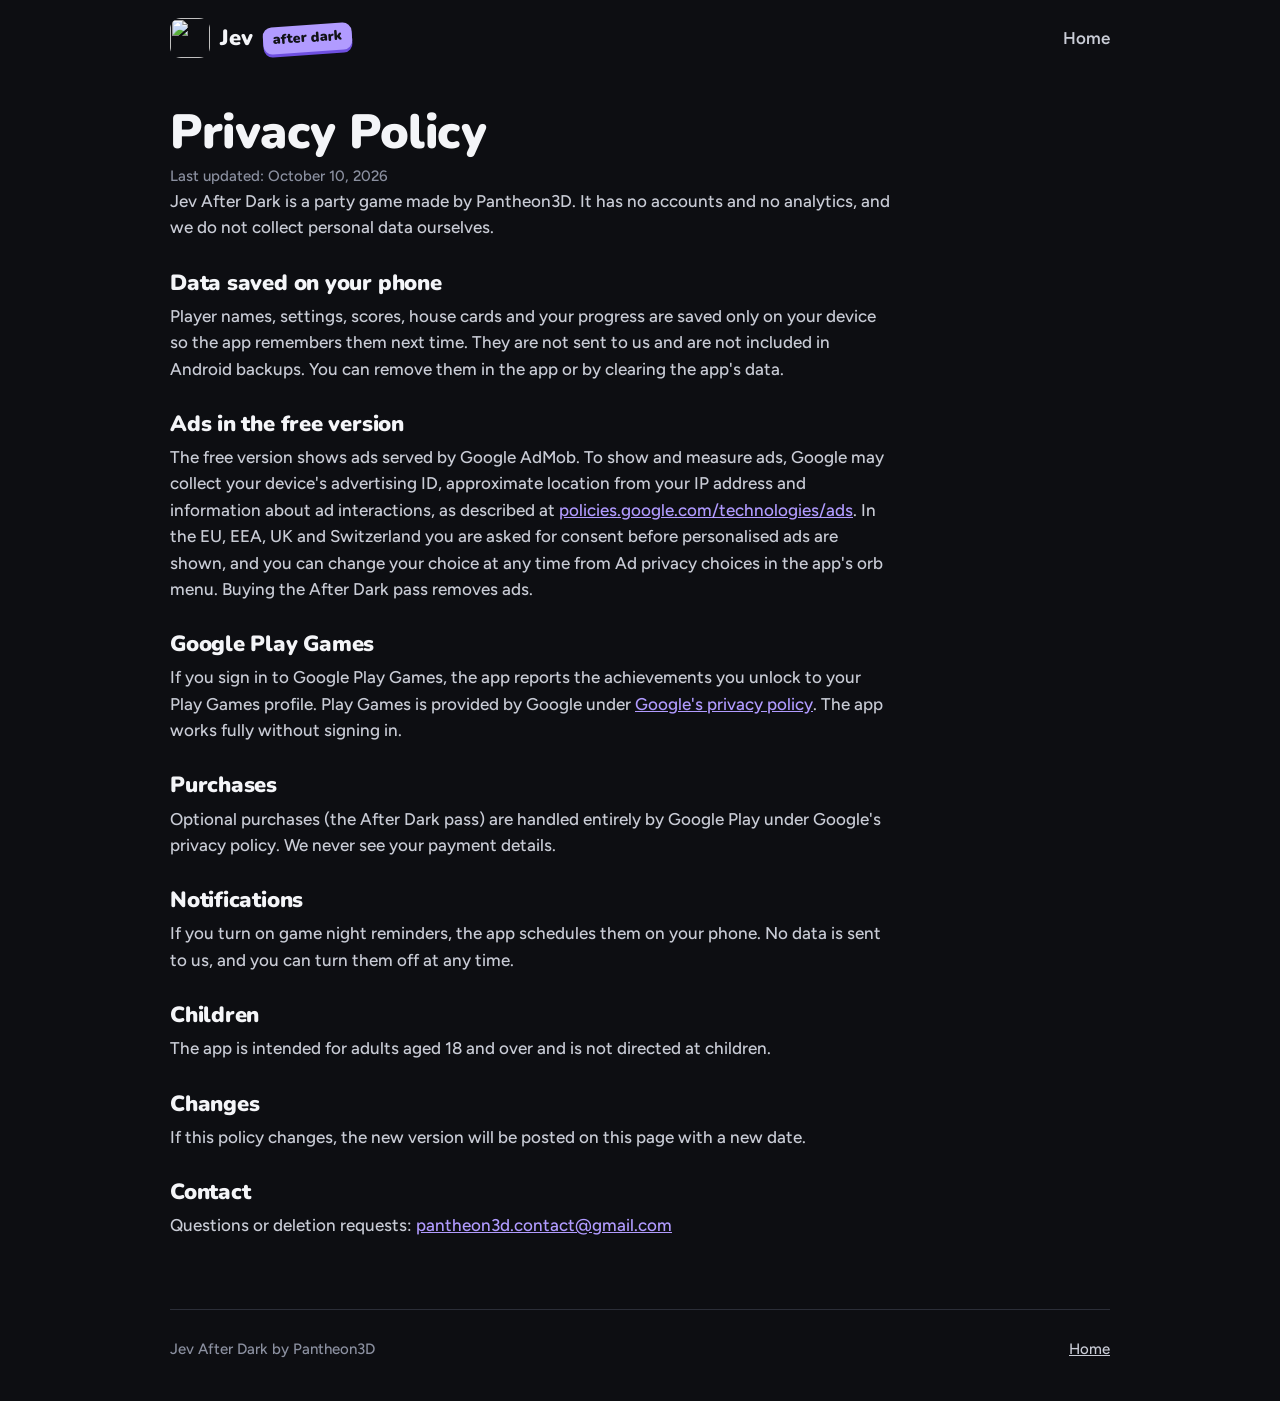
==== privacy.html @ 58b40950 "Add files via upload" ====
<!doctype html>
<html lang="en">
<head>
<meta charset="utf-8">
<meta name="viewport" content="width=device-width, initial-scale=1">
<title>Privacy Policy | Jev After Dark</title>
<link rel="icon" href="img/favicon.png">
<link rel="preconnect" href="https://fonts.googleapis.com">
<link rel="preconnect" href="https://fonts.gstatic.com" crossorigin>
<link rel="stylesheet" href="https://fonts.googleapis.com/css2?family=Nunito:wght@800;900&family=Figtree:wght@500;600&display=swap">
<link rel="stylesheet" href="style.css">
</head>
<body>
<div class="wrap">
  <header class="top">
    <a class="brand" href="./"><img src="img/icon.png" alt="">Jev <span class="pill">after dark</span></a>
    <nav class="nav"><a href="./">Home</a></nav>
  </header>
  <main class="doc">
    <h1>Privacy Policy</h1>
    <p class="date">Last updated: October 10, 2026</p>

    <p>Jev After Dark is a party game made by Pantheon3D. It has no accounts and no analytics, and we do not collect personal data ourselves.</p>

    <h2>Data saved on your phone</h2>
    <p>Player names, settings, scores, house cards and your progress are saved only on your device so the app remembers them next time. They are not sent to us and are not included in Android backups. You can remove them in the app or by clearing the app's data.</p>

    <h2>Ads in the free version</h2>
    <p>The free version shows ads served by Google AdMob. To show and measure ads, Google may collect your device's advertising ID, approximate location from your IP address and information about ad interactions, as described at <a href="https://policies.google.com/technologies/ads">policies.google.com/technologies/ads</a>. In the EU, EEA, UK and Switzerland you are asked for consent before personalised ads are shown, and you can change your choice at any time from Ad privacy choices in the app's orb menu. Buying the After Dark pass removes ads.</p>

    <h2>Google Play Games</h2>
    <p>If you sign in to Google Play Games, the app reports the achievements you unlock to your Play Games profile. Play Games is provided by Google under <a href="https://policies.google.com/privacy">Google's privacy policy</a>. The app works fully without signing in.</p>

    <h2>Purchases</h2>
    <p>Optional purchases (the After Dark pass) are handled entirely by Google Play under Google's privacy policy. We never see your payment details.</p>

    <h2>Notifications</h2>
    <p>If you turn on game night reminders, the app schedules them on your phone. No data is sent to us, and you can turn them off at any time.</p>

    <h2>Children</h2>
    <p>The app is intended for adults aged 18 and over and is not directed at children.</p>

    <h2>Changes</h2>
    <p>If this policy changes, the new version will be posted on this page with a new date.</p>

    <h2>Contact</h2>
    <p>Questions or deletion requests: <a href="mailto:pantheon3d.contact@gmail.com">pantheon3d.contact@gmail.com</a></p>
  </main>
  <footer class="foot"><span>Jev After Dark by Pantheon3D</span><span><a href="./">Home</a></span></footer>
</div>
</body>
</html>
---- style.css ----
:root{--bg:#0D0E12;--surface:#17191F;--surface-2:#1F222A;--line:#2B2E38;--ink:#F4F5F8;--ink-2:#C9CCD6;--muted:#8B90A0;--card-ink:#111217;
--violet:#B19BFF;--violet-d:#6E4FE0;--coral:#FF8674;--coral-d:#D9412F;--sky:#6CCBFF;--sky-d:#1A85C9;--amber:#FFC44F;--amber-d:#C98A00;--lime:#9BE063;--lime-d:#4F9A18;--pink:#FF8FC7;--pink-d:#C8367E;--mint:#52DDB4;--mint-d:#12976F;
--display:"Nunito",system-ui,sans-serif;--body:"Figtree",system-ui,sans-serif}
*{box-sizing:border-box;margin:0;padding:0}
html{background:var(--bg)}
body{background:var(--bg);color:var(--ink);font:500 17px/1.55 var(--body);-webkit-font-smoothing:antialiased}
a{color:var(--violet)}
.wrap{max-width:980px;margin:0 auto;padding:0 20px}
h1,h2,h3{font-family:var(--display);font-weight:900;line-height:1.1;letter-spacing:-.01em}
.top{display:flex;align-items:center;justify-content:space-between;gap:12px;padding:18px 0}
.brand{display:flex;align-items:center;gap:10px;color:var(--ink);text-decoration:none;font:900 22px var(--display)}
.brand img{width:40px;height:40px;border-radius:11px}
.pill{display:inline-block;background:var(--violet);color:var(--card-ink);font:900 14px var(--display);padding:3px 10px 5px;border-radius:9px;transform:rotate(-4deg);box-shadow:0 3px 0 var(--violet-d)}
.nav a{color:var(--ink-2);text-decoration:none;font-weight:600;margin-left:18px}
.nav a:hover{color:var(--ink)}
.hero{display:grid;grid-template-columns:minmax(0,1.1fr) minmax(0,.9fr);gap:40px;align-items:center;padding:40px 0 56px}
.hero h1{font-size:clamp(40px,7vw,68px)}
.hero p{color:var(--ink-2);font-size:19px;margin:18px 0 28px;max-width:30em}
.btn{display:inline-flex;align-items:center;gap:10px;background:var(--amber);color:var(--card-ink);font:900 18px var(--display);letter-spacing:.02em;text-decoration:none;padding:16px 26px;border-radius:18px;box-shadow:0 5px 0 var(--amber-d);transition:transform .07s,box-shadow .07s}
.btn:active{transform:translateY(4px);box-shadow:0 1px 0 var(--amber-d)}
.btn svg{width:22px;height:22px}
.small{color:var(--muted);font-size:14px;margin-top:14px}
.phones{display:flex;justify-content:center;gap:16px}
.phones img{width:46%;max-width:230px;border-radius:26px;border:4px solid var(--surface-2);box-shadow:0 10px 0 #000}
.phones img:nth-child(2){transform:translateY(28px)}
.section{padding:44px 0}
.section h2{font-size:clamp(28px,4.5vw,40px);margin-bottom:22px}
.games{display:grid;grid-template-columns:repeat(3,minmax(0,1fr));gap:12px}
.game{border-radius:20px;padding:18px 18px 16px;color:var(--card-ink);background:var(--c);box-shadow:0 5px 0 var(--d)}
.game h3{font-size:20px}
.game p{font-size:15px;font-weight:600;opacity:.8;margin-top:4px}
.heat{display:grid;grid-template-columns:repeat(4,minmax(0,1fr));gap:12px}
.lvl{background:var(--surface);border:2px solid var(--line);border-radius:20px;padding:18px;box-shadow:0 4px 0 #000}
.lvl b{display:inline-block;font:900 20px var(--display);color:var(--card-ink);background:var(--c);padding:2px 12px 4px;border-radius:10px;box-shadow:0 3px 0 var(--d);margin-bottom:10px}
.lvl p{color:var(--ink-2);font-size:15px}
.shots{display:grid;grid-template-columns:repeat(4,minmax(0,1fr));gap:14px}
.shots img{width:100%;border-radius:20px;border:3px solid var(--surface-2)}
.foot{border-top:1px solid var(--line);margin-top:30px;padding:28px 0 40px;color:var(--muted);font-size:15px;display:flex;flex-wrap:wrap;gap:12px 24px;justify-content:space-between}
.foot a{color:var(--ink-2)}
.doc{max-width:720px;padding:20px 0 40px}
.doc h1{font-size:clamp(34px,6vw,48px);margin:10px 0 6px}
.doc h2{font-size:22px;margin:30px 0 8px}
.doc p,.doc li{color:var(--ink-2)}
.doc ul{padding-left:22px;margin:8px 0}
.doc .date{color:var(--muted);font-size:15px}
@media (max-width:760px){
  .hero{grid-template-columns:1fr;padding:20px 0 40px}
  .games{grid-template-columns:repeat(2,minmax(0,1fr))}
  .heat{grid-template-columns:repeat(2,minmax(0,1fr))}
  .shots{grid-template-columns:repeat(2,minmax(0,1fr))}
  .nav a{margin-left:12px;font-size:15px}
}
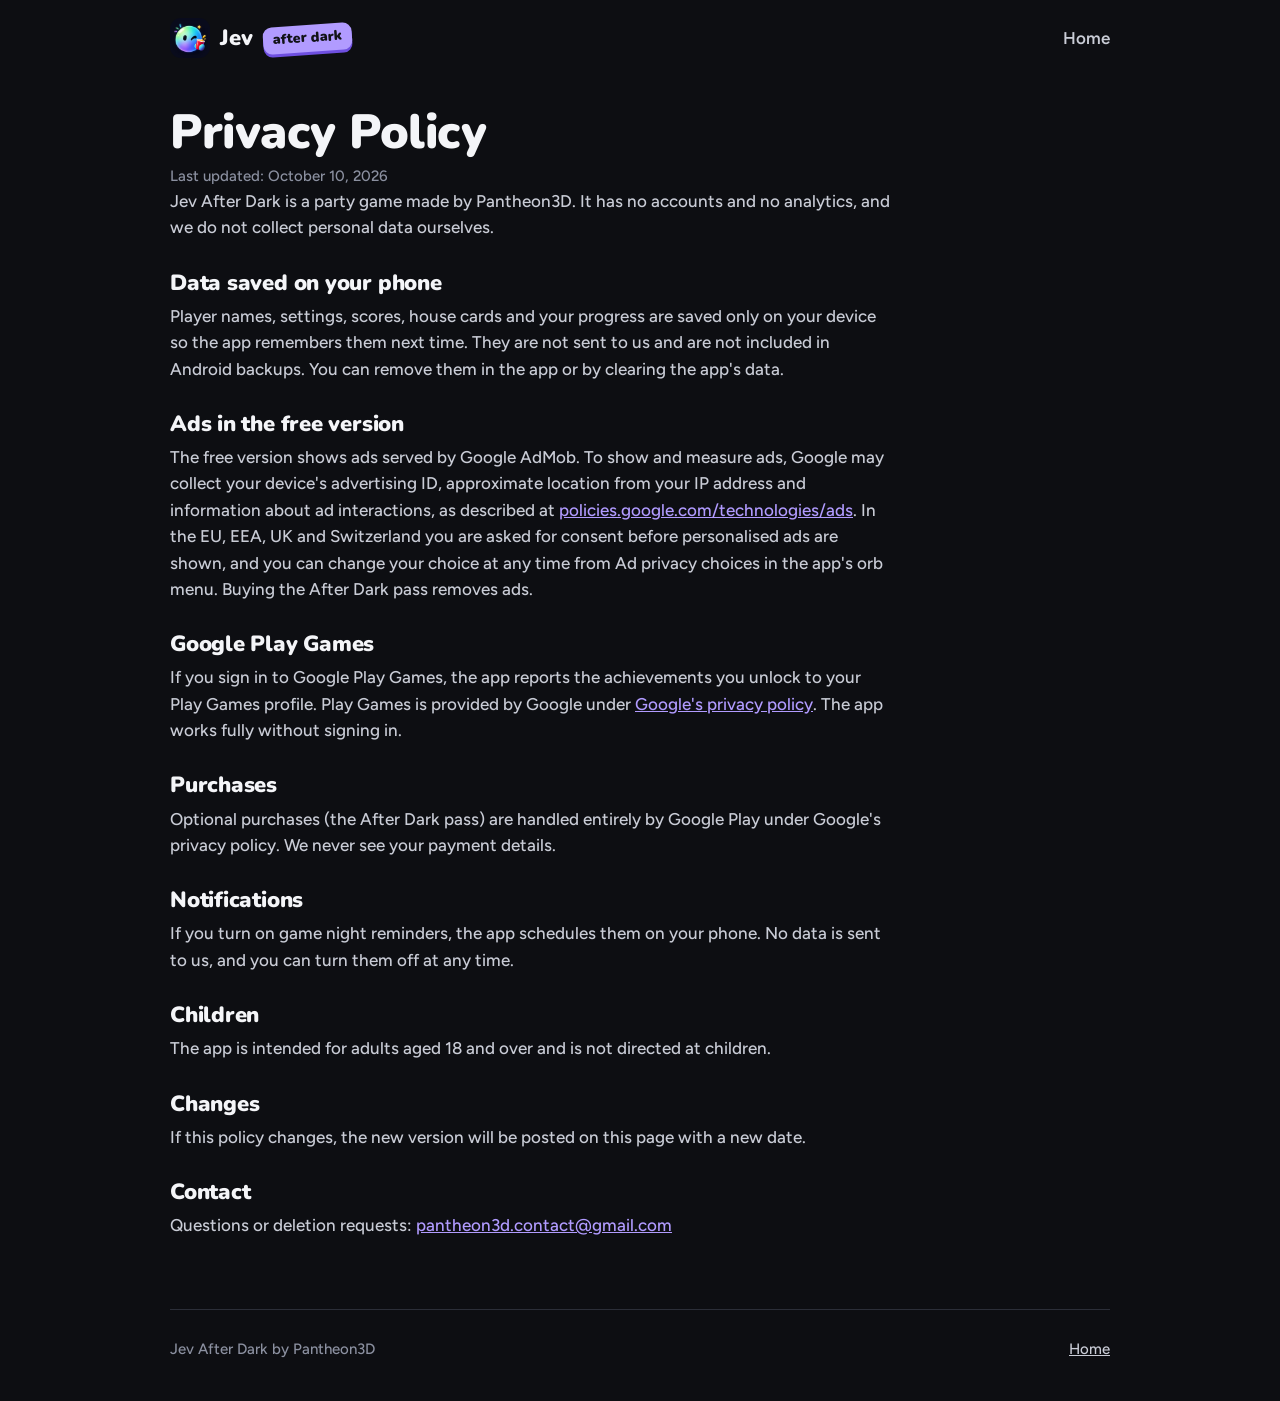
==== commit f4f70ecd: "Add files via upload" ====
--- a/privacy.html
+++ b/privacy.html
@@ -4,7 +4,7 @@
 <meta charset="utf-8">
 <meta name="viewport" content="width=device-width, initial-scale=1">
 <title>Privacy Policy | Jev After Dark</title>
-<link rel="icon" href="img/favicon.png">
+<link rel="icon" href="favicon.png">
 <link rel="preconnect" href="https://fonts.googleapis.com">
 <link rel="preconnect" href="https://fonts.gstatic.com" crossorigin>
 <link rel="stylesheet" href="https://fonts.googleapis.com/css2?family=Nunito:wght@800;900&family=Figtree:wght@500;600&display=swap">
@@ -13,7 +13,7 @@
 <body>
 <div class="wrap">
   <header class="top">
-    <a class="brand" href="./"><img src="img/icon.png" alt="">Jev <span class="pill">after dark</span></a>
+    <a class="brand" href="./"><img src="icon.png" alt="">Jev <span class="pill">after dark</span></a>
     <nav class="nav"><a href="./">Home</a></nav>
   </header>
   <main class="doc">
